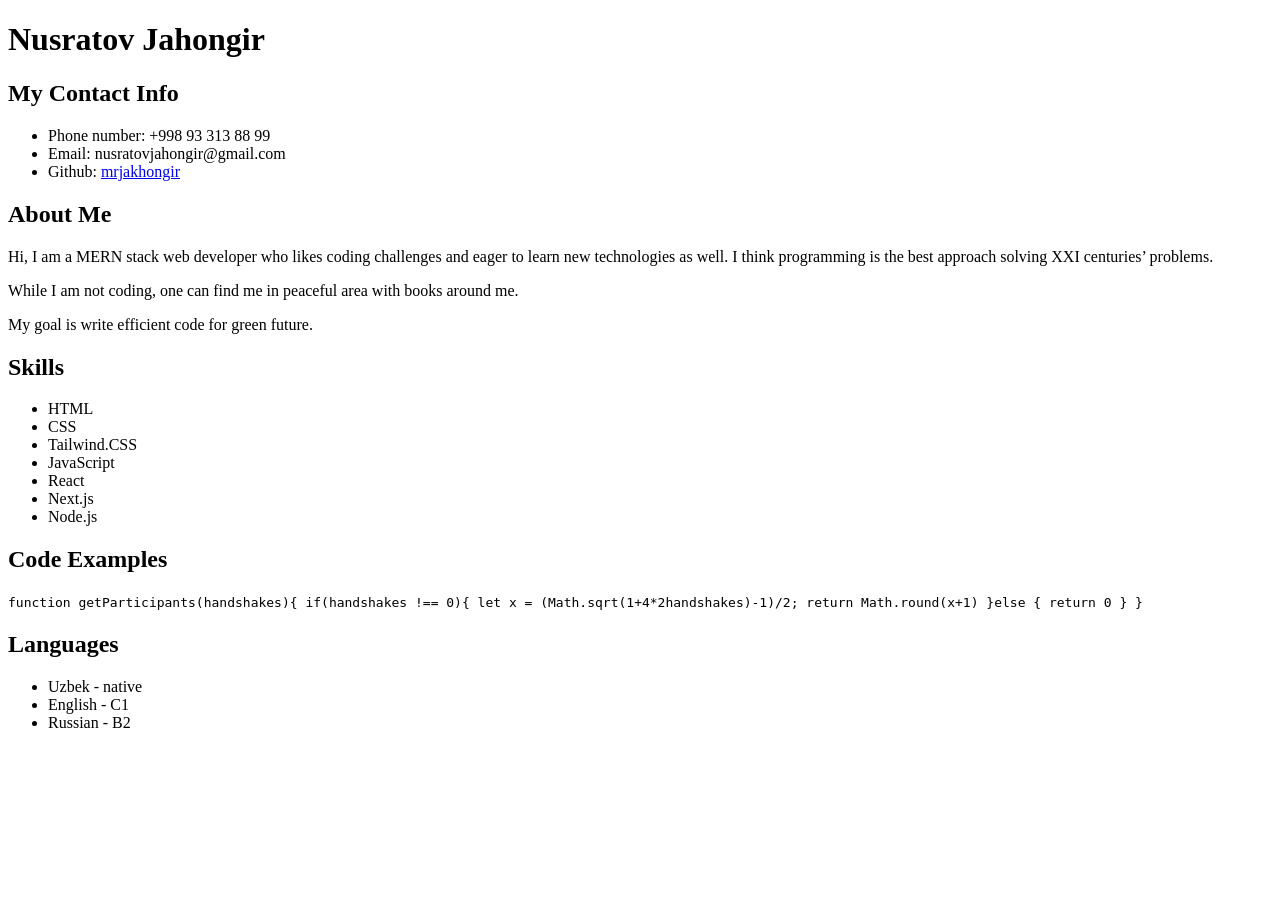
==== index.html @ 01109650 "fix: remove pre element." ====
<!DOCTYPE html>
<html lang="en">
<head>
	<meta charset="UTF-8">
	<meta name="viewport" content="width=device-width, initial-scale=1.0">
	<link rel="stylesheet" href="style.css">
	<title>Rsschool cv</title>
</head>
<body>
	<h1>Nusratov Jahongir</h1>
	<section>
		<h2>My Contact Info</h2>
		<ul>
			<li>Phone number: +998 93 313 88 99</li>
			<li>Email: nusratovjahongir@gmail.com</li>
			<li>Github: <a href="https://github.com/mrjakhongir">mrjakhongir</a></li>
		</ul>
	</section>
	<section>
		<h2>About Me</h2>
		<p>Hi, I am a MERN stack web developer who likes coding challenges and eager to learn new technologies as well. I think programming is the best approach solving XXI centuries’ problems.</p>
		<p>While I am not coding, one can find me in peaceful area with books around me.</p>
		<p>My goal is write efficient code for green future.</p>
	</section>
	<section>
		<h2>Skills</h2>
		<ul>
			<li>HTML</li>
			<li>CSS</li>
			<li>Tailwind.CSS</li>
			<li>JavaScript</li>
			<li>React</li>
			<li>Next.js</li>
			<li>Node.js</li>
		</ul>
	</section>
	<section>
		<h2>Code Examples</h2>
		<code>
	
		function getParticipants(handshakes){
		 if(handshakes !== 0){
		  let x = (Math.sqrt(1+4*2handshakes)-1)/2;
		  return Math.round(x+1)
		 }else {
		  return 0
		 }
		}
	
		</code>
	</section>
	<section>
		<h2>Languages</h2>
		<ul>
			<li>Uzbek - native</li>
			<li>English - C1</li>
			<li>Russian - B2</li>
		</ul>
	</section>
</body>
</html>
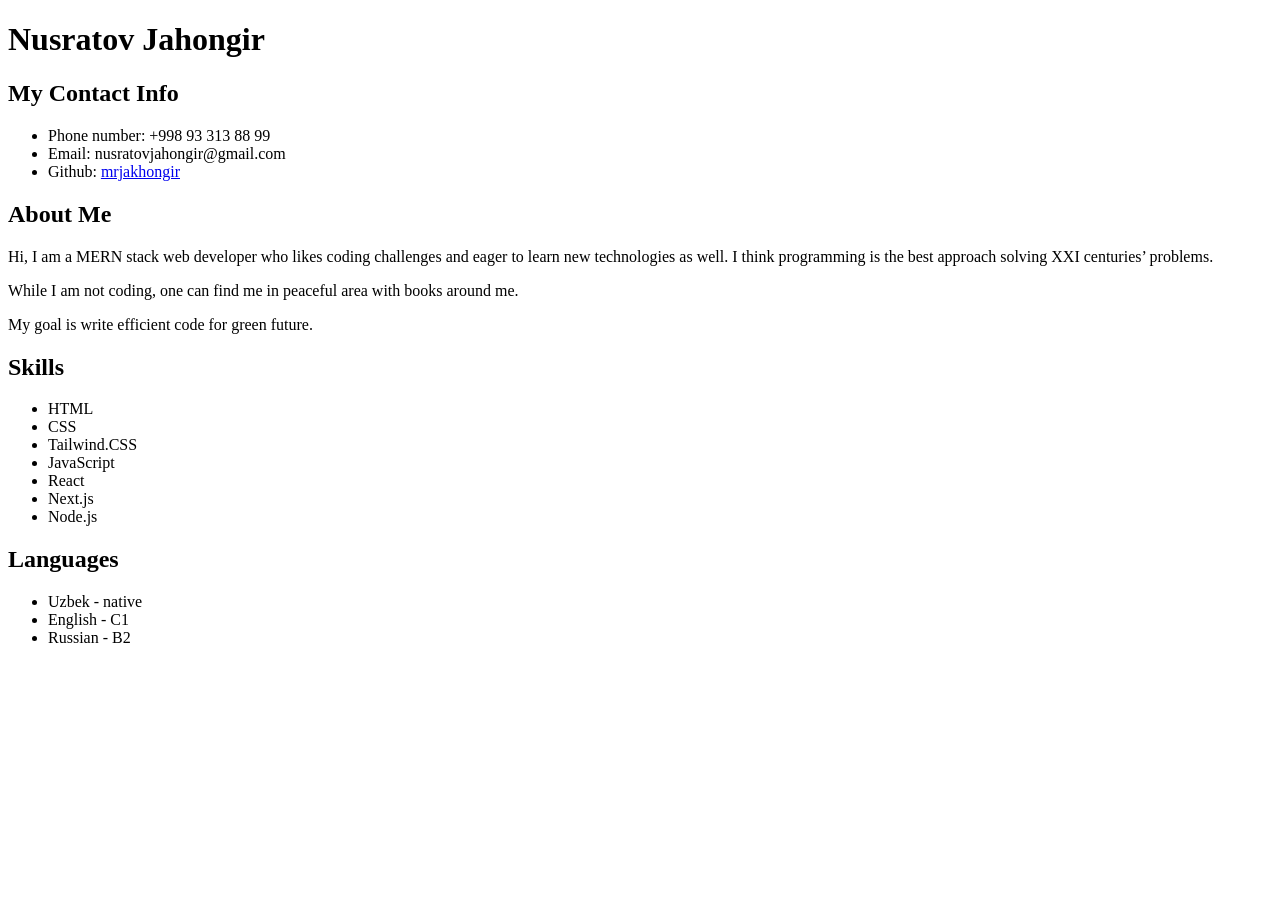
==== commit abbb4e07: "refactor: remove code examples section" ====
--- a/index.html
+++ b/index.html
@@ -35,21 +35,6 @@
 		</ul>
 	</section>
 	<section>
-		<h2>Code Examples</h2>
-		<code>
-	
-		function getParticipants(handshakes){
-		 if(handshakes !== 0){
-		  let x = (Math.sqrt(1+4*2handshakes)-1)/2;
-		  return Math.round(x+1)
-		 }else {
-		  return 0
-		 }
-		}
-	
-		</code>
-	</section>
-	<section>
 		<h2>Languages</h2>
 		<ul>
 			<li>Uzbek - native</li>
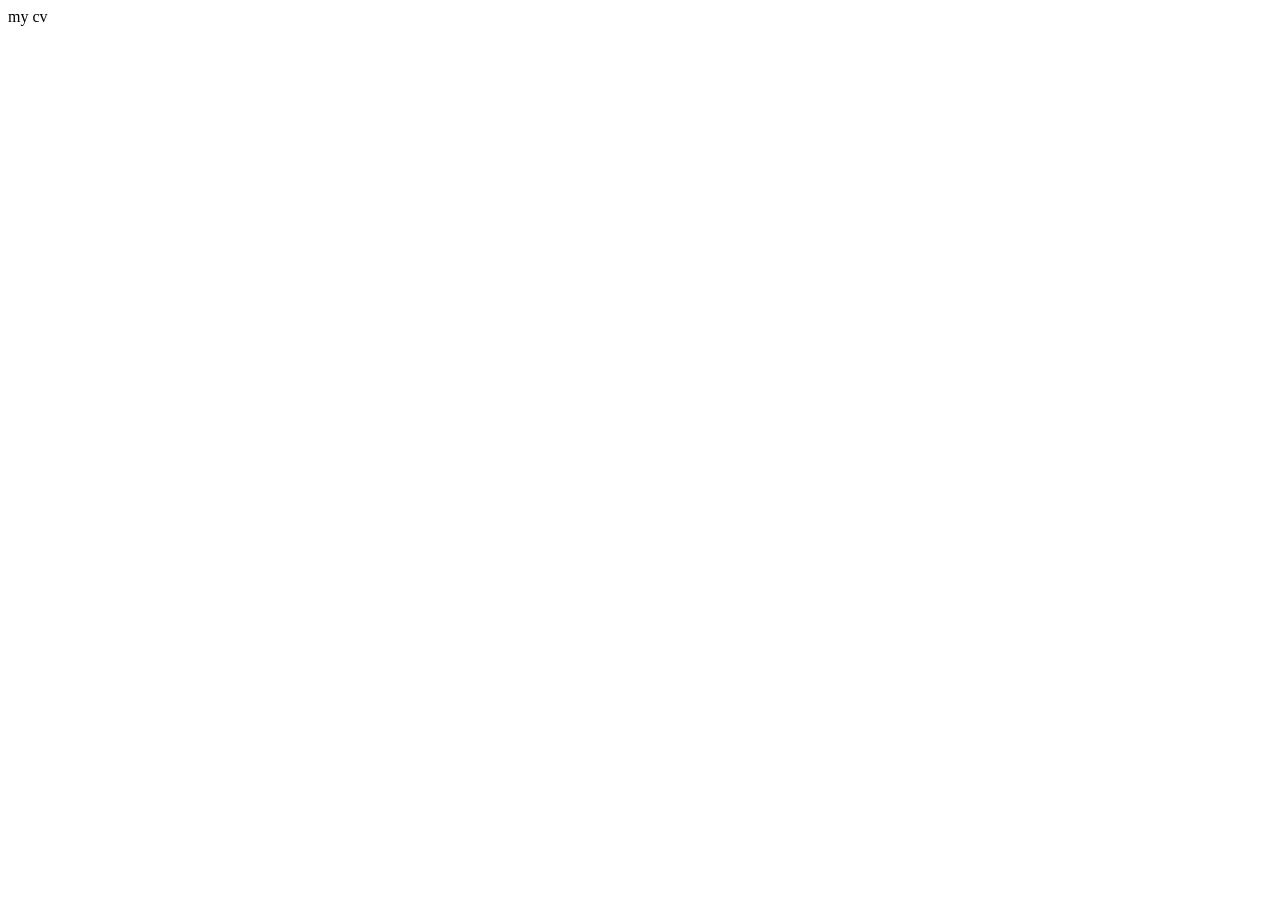
==== commit 2f443e9a: "init: create empty files" ====
--- a/index.html
+++ b/index.html
@@ -1,46 +1,12 @@
 <!DOCTYPE html>
 <html lang="en">
-<head>
-	<meta charset="UTF-8">
-	<meta name="viewport" content="width=device-width, initial-scale=1.0">
-	<link rel="stylesheet" href="style.css">
-	<title>Rsschool cv</title>
-</head>
-<body>
-	<h1>Nusratov Jahongir</h1>
-	<section>
-		<h2>My Contact Info</h2>
-		<ul>
-			<li>Phone number: +998 93 313 88 99</li>
-			<li>Email: nusratovjahongir@gmail.com</li>
-			<li>Github: <a href="https://github.com/mrjakhongir">mrjakhongir</a></li>
-		</ul>
-	</section>
-	<section>
-		<h2>About Me</h2>
-		<p>Hi, I am a MERN stack web developer who likes coding challenges and eager to learn new technologies as well. I think programming is the best approach solving XXI centuries’ problems.</p>
-		<p>While I am not coding, one can find me in peaceful area with books around me.</p>
-		<p>My goal is write efficient code for green future.</p>
-	</section>
-	<section>
-		<h2>Skills</h2>
-		<ul>
-			<li>HTML</li>
-			<li>CSS</li>
-			<li>Tailwind.CSS</li>
-			<li>JavaScript</li>
-			<li>React</li>
-			<li>Next.js</li>
-			<li>Node.js</li>
-		</ul>
-	</section>
-	<section>
-		<h2>Languages</h2>
-		<ul>
-			<li>Uzbek - native</li>
-			<li>English - C1</li>
-			<li>Russian - B2</li>
-		</ul>
-	</section>
-</body>
+  <head>
+    <meta charset="UTF-8" />
+    <meta name="viewport" content="width=device-width, initial-scale=1.0" />
+    <link rel="stylesheet" href="style.css" />
+    <title>RSSchool CV</title>
+  </head>
+  <body>
+    my cv
+  </body>
 </html>
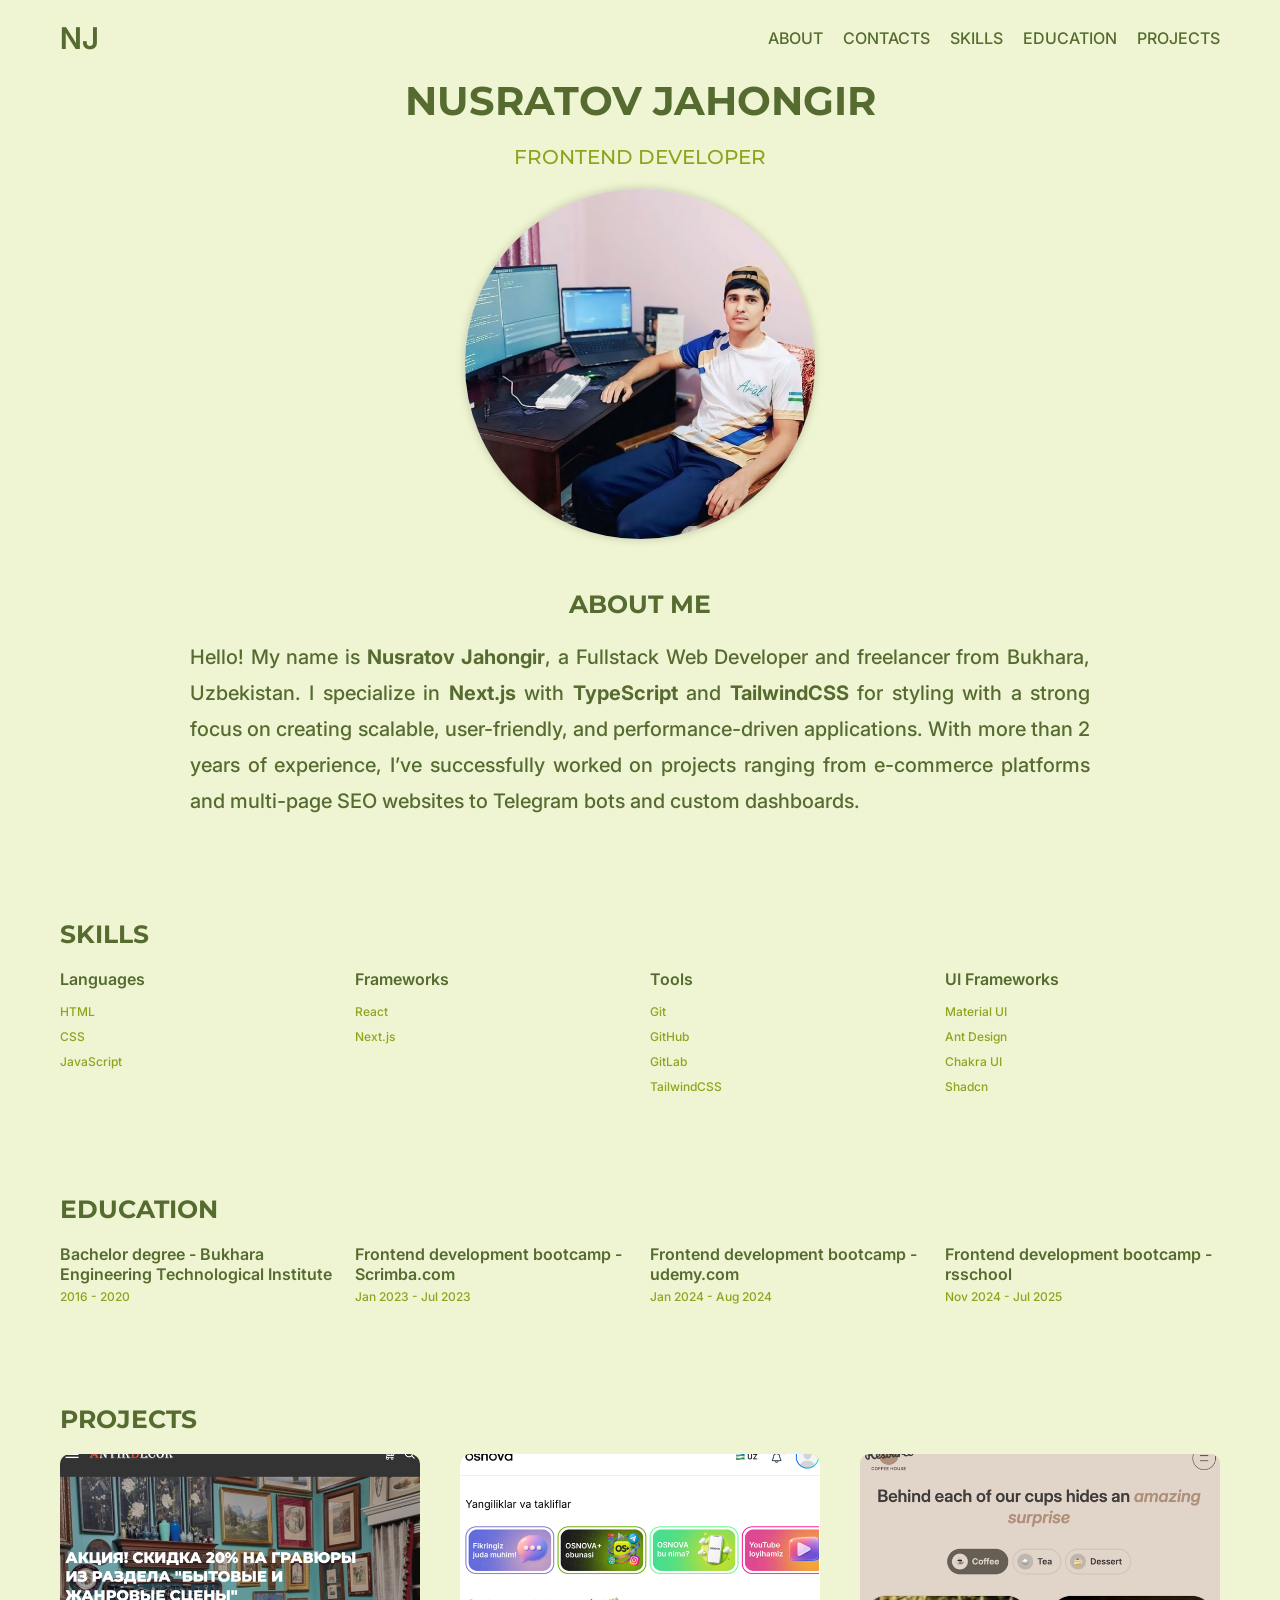
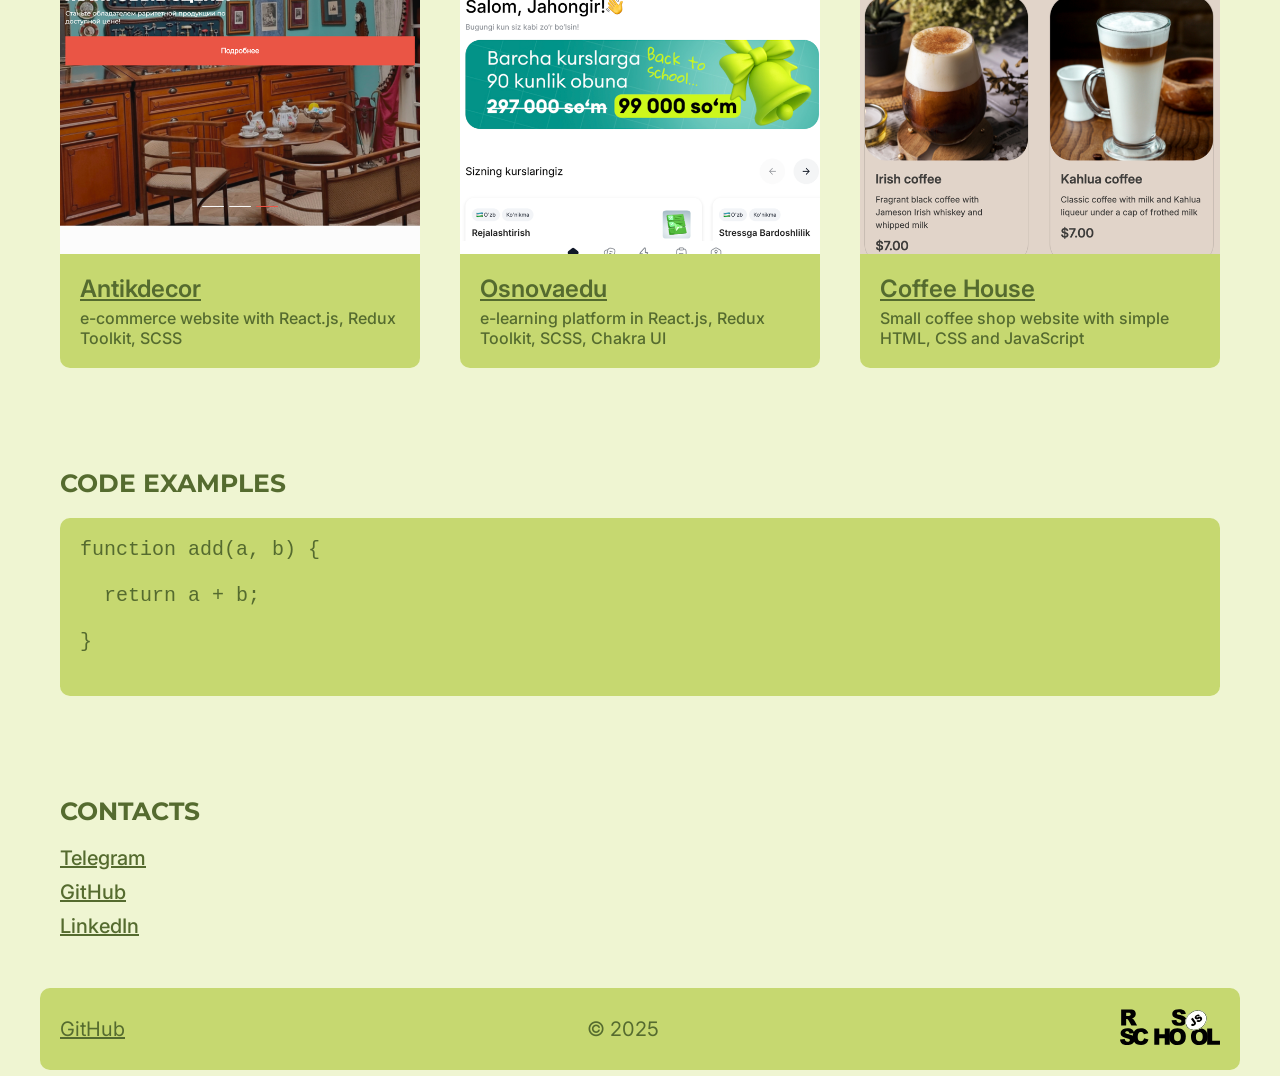
==== commit dbe78e6f: "feat: footer section" ====
--- a/index.html
+++ b/index.html
@@ -4,9 +4,225 @@
     <meta charset="UTF-8" />
     <meta name="viewport" content="width=device-width, initial-scale=1.0" />
     <link rel="stylesheet" href="style.css" />
+    <link rel="preconnect" href="https://fonts.googleapis.com" />
+    <link rel="preconnect" href="https://fonts.gstatic.com" crossorigin />
+    <link
+      href="https://fonts.googleapis.com/css2?family=Inter:ital,opsz,wght@0,14..32,100..900;1,14..32,100..900&family=Lato:ital,wght@0,100;0,300;0,400;0,700;0,900;1,100;1,300;1,400;1,700;1,900&family=Merriweather:ital,wght@0,300;0,400;0,700;0,900;1,300;1,400;1,700;1,900&family=Montserrat:ital,wght@0,100..900;1,100..900&family=Poppins:ital,wght@0,100;0,200;0,300;0,400;0,500;0,600;0,700;0,800;0,900;1,100;1,200;1,300;1,400;1,500;1,600;1,700;1,800;1,900&family=Prata&family=Roboto:ital,wght@0,100..900;1,100..900&display=swap"
+      rel="stylesheet"
+    />
     <title>RSSchool CV</title>
   </head>
   <body>
-    my cv
+    <header class="container" id="header">
+      <div class="logo">NJ</div>
+      <nav class="menu">
+        <ul class="menu-list">
+          <li><a href="#about">about</a></li>
+          <li><a href="#contacts">contacts</a></li>
+          <li><a href="#skills">skills</a></li>
+          <li><a href="#education">education</a></li>
+          <li><a href="#projects">projects</a></li>
+        </ul>
+      </nav>
+    </header>
+    <main>
+      <section class="container" id="hero">
+        <h1 class="hero-title">Nusratov Jahongir</h1>
+        <h2 class="hero-subtitle">Frontend Developer</h2>
+        <img
+          src="me.jpg"
+          alt="me on the chair, in front of computer desk"
+          width="300"
+          height="300"
+          class="hero-image"
+        />
+      </section>
+
+      <section id="about" class="container">
+        <h2 class="section-title about-title">About me</h2>
+        <p class="section-text about-text">
+          Hello! My name is
+          <strong>Nusratov Jahongir</strong>, a Fullstack Web Developer and
+          freelancer from Bukhara, Uzbekistan. I specialize in
+          <strong>Next.js</strong> with <strong>TypeScript</strong> and
+          <strong> TailwindCSS</strong> for styling with a strong focus on
+          creating scalable, user-friendly, and performance-driven applications.
+          With more than 2 years of experience, I’ve successfully worked on
+          projects ranging from e-commerce platforms and multi-page SEO websites
+          to Telegram bots and custom dashboards.
+        </p>
+      </section>
+
+      <section id="skills" class="container">
+        <h2 class="section-title">Skills</h2>
+        <div class="skills-wrapper">
+          <section>
+            <h3>Languages</h3>
+            <ul>
+              <li>HTML</li>
+              <li>CSS</li>
+              <li>JavaScript</li>
+            </ul>
+          </section>
+
+          <section>
+            <h3>Frameworks</h3>
+            <ul>
+              <li>React</li>
+              <li>Next.js</li>
+            </ul>
+          </section>
+
+          <section>
+            <h3>Tools</h3>
+            <ul>
+              <li>Git</li>
+              <li>GitHub</li>
+              <li>GitLab</li>
+              <li>TailwindCSS</li>
+            </ul>
+          </section>
+
+          <section>
+            <h3>UI Frameworks</h3>
+            <ul>
+              <li>Material UI</li>
+              <li>Ant Design</li>
+              <li>Chakra UI</li>
+              <li>Shadcn</li>
+            </ul>
+          </section>
+        </div>
+      </section>
+
+      <section id="education" class="container">
+        <h2 class="section-title">Education</h2>
+        <div class="education-wrapper">
+          <section>
+            <h3>
+              Bachelor degree - Bukhara Engineering Technological Institute
+            </h3>
+            <p>2016 - 2020</p>
+          </section>
+
+          <section>
+            <h3>Frontend development bootcamp - Scrimba.com</h3>
+            <p>Jan 2023 - Jul 2023</p>
+          </section>
+
+          <section>
+            <h3>Frontend development bootcamp - udemy.com</h3>
+            <p>Jan 2024 - Aug 2024</p>
+          </section>
+
+          <section>
+            <h3>Frontend development bootcamp - rsschool</h3>
+            <p>Nov 2024 - Jul 2025</p>
+          </section>
+        </div>
+      </section>
+
+      <section id="projects" class="container">
+        <h2 class="section-title">Projects</h2>
+        <div class="projects-wrapper">
+          <section class="project">
+            <div class="project-image-wrapper">
+              <img
+                src="antikdecor-1.png"
+                alt="antikdecor"
+                width="300"
+                height="300"
+                class="project-image"
+              />
+            </div>
+            <div class="project-info">
+              <h3 class="project-title">
+                <a href="https://antikdecor.ru/" target="_blank">Antikdecor</a>
+              </h3>
+              <p class="project-text">
+                e-commerce website with React.js, Redux Toolkit, SCSS
+              </p>
+            </div>
+          </section>
+
+          <section class="project">
+            <div class="project-image-wrapper">
+              <img
+                src="osnova-1.png"
+                alt="antikdecor"
+                width="300"
+                height="400"
+                class="project-image"
+              />
+            </div>
+            <div class="project-info">
+              <h3 class="project-title">
+                <a href="https://my.osnovaedu.uz/" target="_blank">Osnovaedu</a>
+              </h3>
+              <p class="project-text">
+                e-learning platform in React.js, Redux Toolkit, SCSS, Chakra UI
+              </p>
+            </div>
+          </section>
+
+          <section class="project">
+            <div class="project-image-wrapper">
+              <img
+                src="coffee-1.png"
+                alt="antikdecor"
+                width="300"
+                height="400"
+                class="project-image"
+              />
+            </div>
+            <div class="project-info">
+              <h3 class="project-title">
+                <a
+                  href="https://coffee-house-rsschool.netlify.app/"
+                  target="_blank"
+                  >Coffee House</a
+                >
+              </h3>
+              <p class="project-text">
+                Small coffee shop website with simple HTML, CSS and JavaScript
+              </p>
+            </div>
+          </section>
+        </div>
+      </section>
+
+      <section id="code-examples" class="container">
+        <h2 class="section-title">Code Examples</h2>
+        <code class="code-block">
+          <pre>
+function add(a, b) {
+
+  return a + b;
+
+}
+          </pre>
+        </code>
+      </section>
+
+      <section id="contacts" class="container">
+        <h2 class="section-title">Contacts</h2>
+        <ul class="contacts-list">
+          <li><a href="https://t.me/mr_jakhongir">Telegram</a></li>
+          <li><a href="https://github.com/mrjakhongir">GitHub</a></li>
+          <li>
+            <a href="https://www.linkedin.com/in/nusratov-jahongir/"
+              >LinkedIn</a
+            >
+          </li>
+        </ul>
+      </section>
+    </main>
+    <footer class="container" id="footer">
+      <a href="https://github.com/mrjakhongir">GitHub</a>
+      <p>&copy; 2025</p>
+      <a href="https://rs.school/courses/short-track" target="_blank">
+        <img src="rs-school-logo.svg" alt="rsschool logo" width="100" />
+      </a>
+    </footer>
   </body>
 </html>
--- a/style.css
+++ b/style.css
@@ -0,0 +1,307 @@
+* {
+  margin: 0;
+  padding: 0;
+  box-sizing: border-box;
+}
+
+html {
+  font-size: 10px;
+  scroll-behavior: smooth;
+}
+
+body {
+  background: var(--bg-color);
+  font-family: var(--font-secondary);
+}
+
+li {
+  list-style: none;
+}
+
+a {
+  text-decoration: none;
+  color: inherit;
+  cursor: pointer;
+}
+
+h1,
+h2 {
+  font-family: var(--font-primary);
+  font-weight: 700;
+  color: var(--primary-color);
+  text-transform: uppercase;
+}
+
+.container {
+  max-width: 1200px;
+  margin: 0 auto;
+  padding: 0 15px;
+}
+
+.section-title {
+  font-size: 2.5rem;
+  text-transform: uppercase;
+  color: var(--primary-color);
+  font-weight: 700;
+  margin-bottom: 2rem;
+}
+
+.section-text {
+  font-size: 1.6rem;
+  line-height: 150%;
+  color: var(--primary-color);
+  font-weight: 500;
+}
+
+:root {
+  --font-primary: "Montserrat", sans-serif;
+  --font-secondary: "Inter", sans-serif;
+  --primary-color: #556b2f;
+  --secondary-color: #8fa31e;
+  --bg-color: #eff5d2;
+  --bg-dark: #c6d870;
+}
+
+/* HEADER */
+
+#header {
+  display: flex;
+  align-items: center;
+  justify-content: space-between;
+  padding: 2rem;
+}
+
+.logo {
+  font-size: 3rem;
+  font-weight: 600;
+  color: var(--primary-color);
+}
+
+.menu-list {
+  display: flex;
+  gap: 2rem;
+  font-size: 1.6rem;
+}
+
+.menu-list li a {
+  color: var(--primary-color);
+  transition: color 0.2s ease;
+  text-transform: uppercase;
+  font-weight: 500;
+}
+
+.menu-list li a:hover {
+  text-decoration: underline;
+  color: var(--secondary-color);
+}
+
+/* HERO */
+
+#hero {
+  display: flex;
+  flex-direction: column;
+  align-items: center;
+  justify-content: center;
+  gap: 2rem;
+  padding: 5rem 2remrem;
+}
+
+.hero-title {
+  font-size: 4rem;
+  text-align: center;
+  text-transform: uppercase;
+  color: var(--primary-color);
+  font-weight: 700;
+}
+
+.hero-subtitle {
+  font-size: 2rem;
+  text-align: center;
+  text-transform: uppercase;
+  color: var(--secondary-color);
+  font-weight: 500;
+}
+
+.hero-image {
+  width: 350px;
+  height: 350px;
+  object-fit: cover;
+  border-radius: 50%;
+  box-shadow: 0 0 10px rgba(0, 0, 0, 0.2);
+}
+
+/* ABOUT */
+
+#about {
+  color: var(--primary-color);
+  font-weight: 500;
+  padding: 5rem 2rem;
+}
+
+.about-title {
+  text-align: center;
+}
+
+.about-text {
+  font-size: 2rem;
+  text-align: justify;
+  max-width: 900px;
+  margin: 0 auto;
+  line-height: 180%;
+}
+
+/* SKILLS */
+
+#skills {
+  padding: 5rem 2rem;
+}
+
+.skills-wrapper {
+  display: grid;
+  grid-template-columns: repeat(auto-fit, minmax(200px, 1fr));
+  gap: 2rem;
+}
+
+.skills-wrapper section {
+  display: flex;
+  flex-direction: column;
+  gap: 1.5rem;
+}
+
+.skills-wrapper h3 {
+  font-size: 1.6rem;
+  color: var(--primary-color);
+  font-weight: 600;
+}
+
+.skills-wrapper ul {
+  display: flex;
+  flex-direction: column;
+  gap: 1rem;
+  font-size: 1.2rem;
+  color: var(--secondary-color);
+  font-weight: 500;
+}
+
+/* EDUCATION */
+
+#education {
+  padding: 5rem 2rem;
+}
+
+.education-wrapper {
+  display: grid;
+  grid-template-columns: repeat(auto-fit, minmax(200px, 1fr));
+  gap: 2rem;
+}
+
+.education-wrapper > section h3 {
+  font-size: 1.6rem;
+  color: var(--primary-color);
+  font-weight: 600;
+  margin-bottom: 0.5rem;
+}
+
+.education-wrapper > section p {
+  font-size: 1.2rem;
+  color: var(--secondary-color);
+  font-weight: 500;
+}
+
+/* PROJECTS */
+
+#projects {
+  padding: 5rem 2rem;
+}
+
+.projects-wrapper {
+  display: grid;
+  grid-template-columns: repeat(auto-fit, minmax(300px, 1fr));
+  gap: 4rem;
+}
+
+.project {
+  display: flex;
+  flex-direction: column;
+  background: var(--bg-dark);
+  overflow: hidden;
+  border-radius: 10px;
+}
+
+.project-image-wrapper {
+  height: 400px;
+}
+
+.project-image {
+  width: 100%;
+  height: 100%;
+  object-fit: cover;
+}
+
+.project-info {
+  padding: 2rem;
+  color: var(--primary-color);
+}
+
+.project-title {
+  font-size: 2.4rem;
+  font-weight: 600;
+  margin-bottom: 0.5rem;
+  text-decoration: underline;
+}
+
+.project-text {
+  font-size: 1.6rem;
+  font-weight: 500;
+}
+
+/* CODE EXAMPLES */
+
+#code-examples {
+  padding: 5rem 2rem;
+}
+
+.code-block pre {
+  background: var(--bg-dark);
+  padding: 2rem;
+  border-radius: 10px;
+  font-size: 2rem;
+  font-weight: 500;
+  color: var(--primary-color);
+}
+
+/* CONTACT */
+
+#contacts {
+  padding: 5rem 2rem;
+}
+
+.contacts-list {
+  display: flex;
+  flex-direction: column;
+  gap: 1rem;
+  font-size: 2rem;
+  font-weight: 500;
+  color: var(--primary-color);
+}
+
+.contacts-list a {
+  text-decoration: underline;
+}
+
+/* FOOTER */
+
+#footer {
+  display: flex;
+  justify-content: space-between;
+  align-items: center;
+  padding: 2rem;
+  font-size: 2rem;
+  background: var(--bg-dark);
+  color: var(--primary-color);
+  border-radius: 1rem;
+}
+
+#footer a {
+  text-decoration: underline;
+}
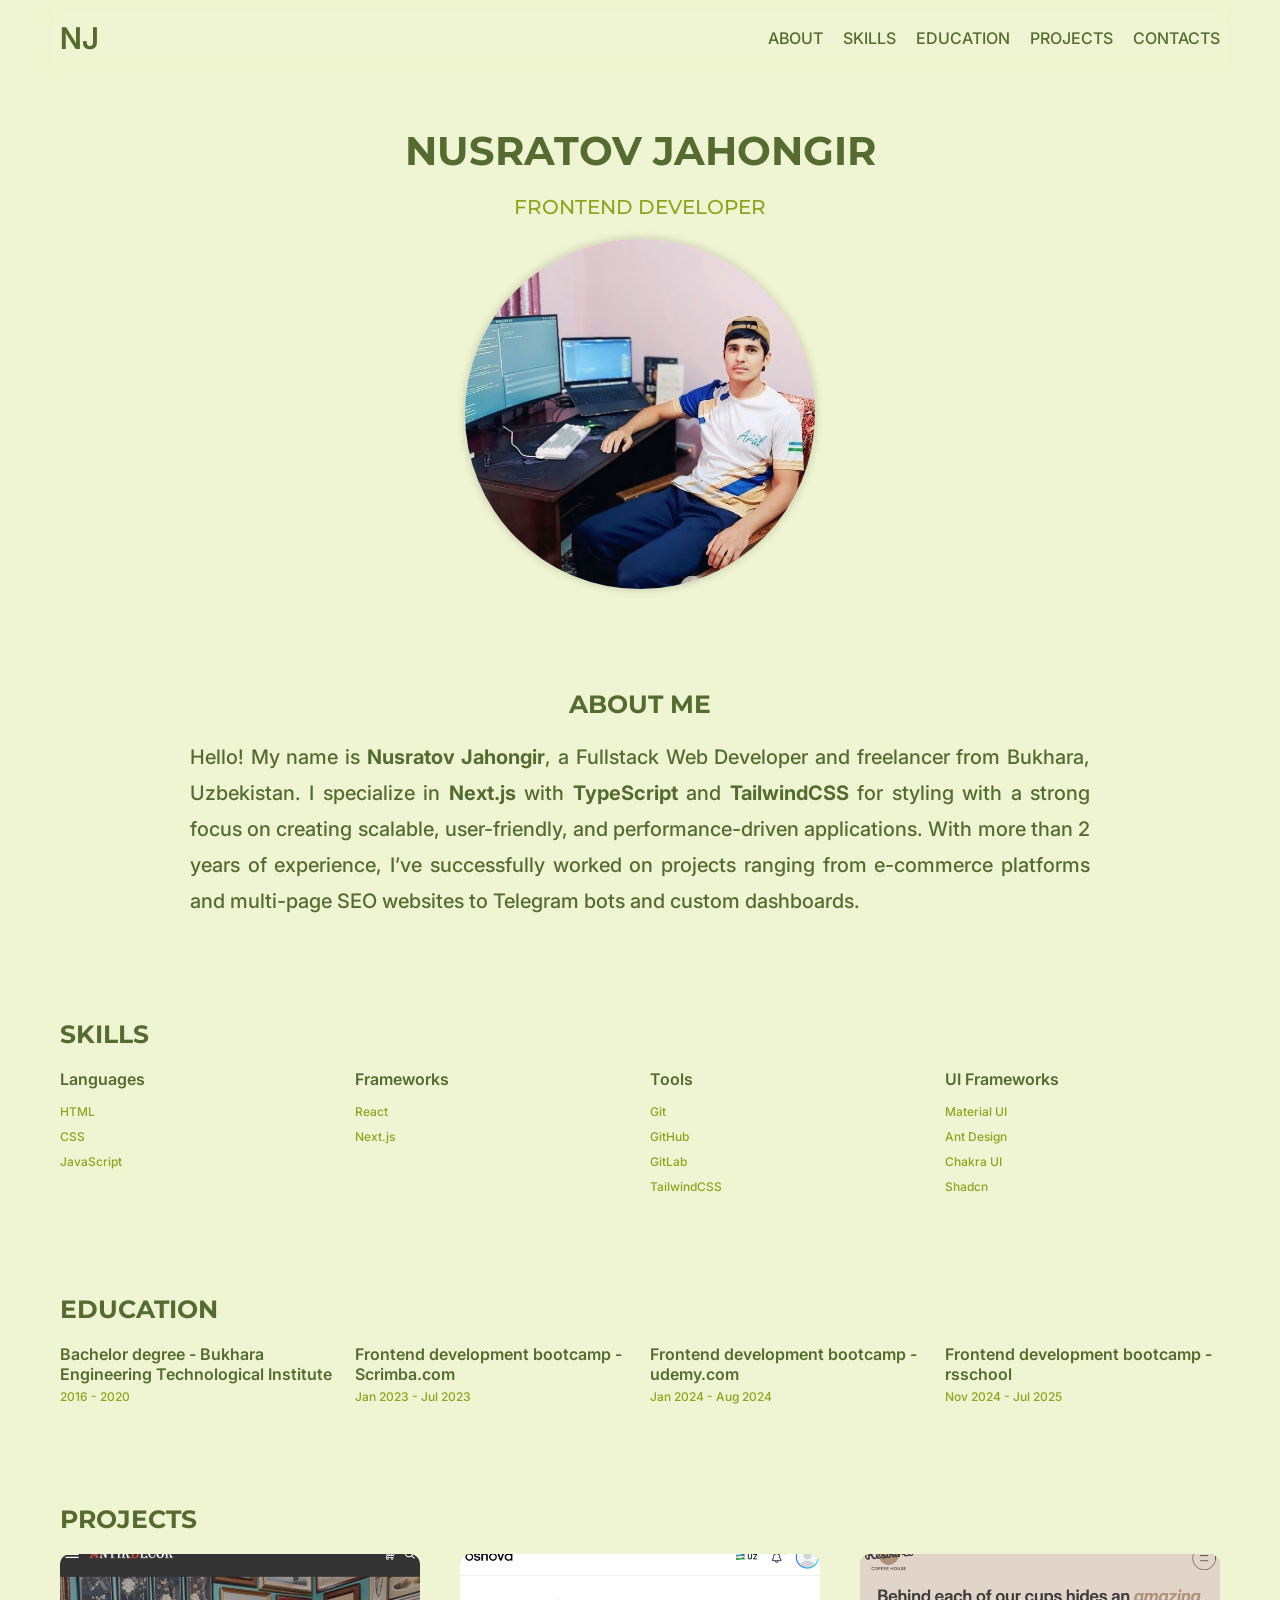
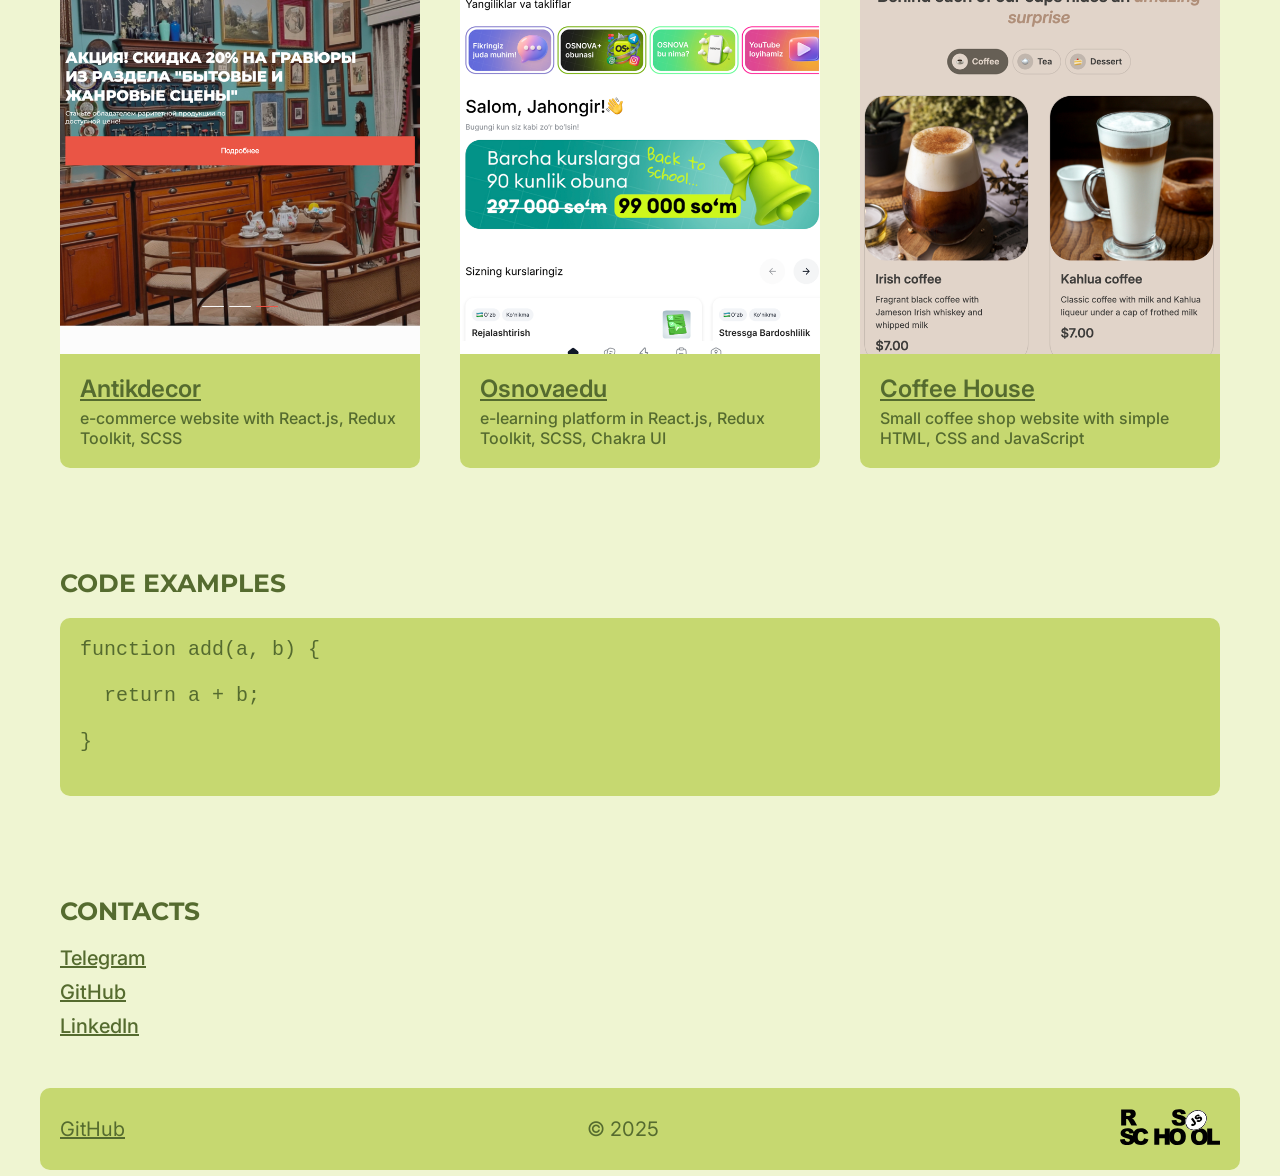
==== commit 6008af10: "refactor: sticky header" ====
--- a/index.html
+++ b/index.html
@@ -18,10 +18,10 @@
       <nav class="menu">
         <ul class="menu-list">
           <li><a href="#about">about</a></li>
-          <li><a href="#contacts">contacts</a></li>
           <li><a href="#skills">skills</a></li>
           <li><a href="#education">education</a></li>
           <li><a href="#projects">projects</a></li>
+          <li><a href="#contacts">contacts</a></li>
         </ul>
       </nav>
     </header>
--- a/style.css
+++ b/style.css
@@ -69,6 +69,13 @@
   align-items: center;
   justify-content: space-between;
   padding: 2rem;
+  position: sticky;
+  top: 0;
+  left: 0;
+  right: 0;
+  background: transparent;
+  z-index: 100;
+  backdrop-filter: blur(10px);
 }
 
 .logo {
@@ -103,7 +110,7 @@
   align-items: center;
   justify-content: center;
   gap: 2rem;
-  padding: 5rem 2remrem;
+  padding: 5rem 2rem;
 }
 
 .hero-title {
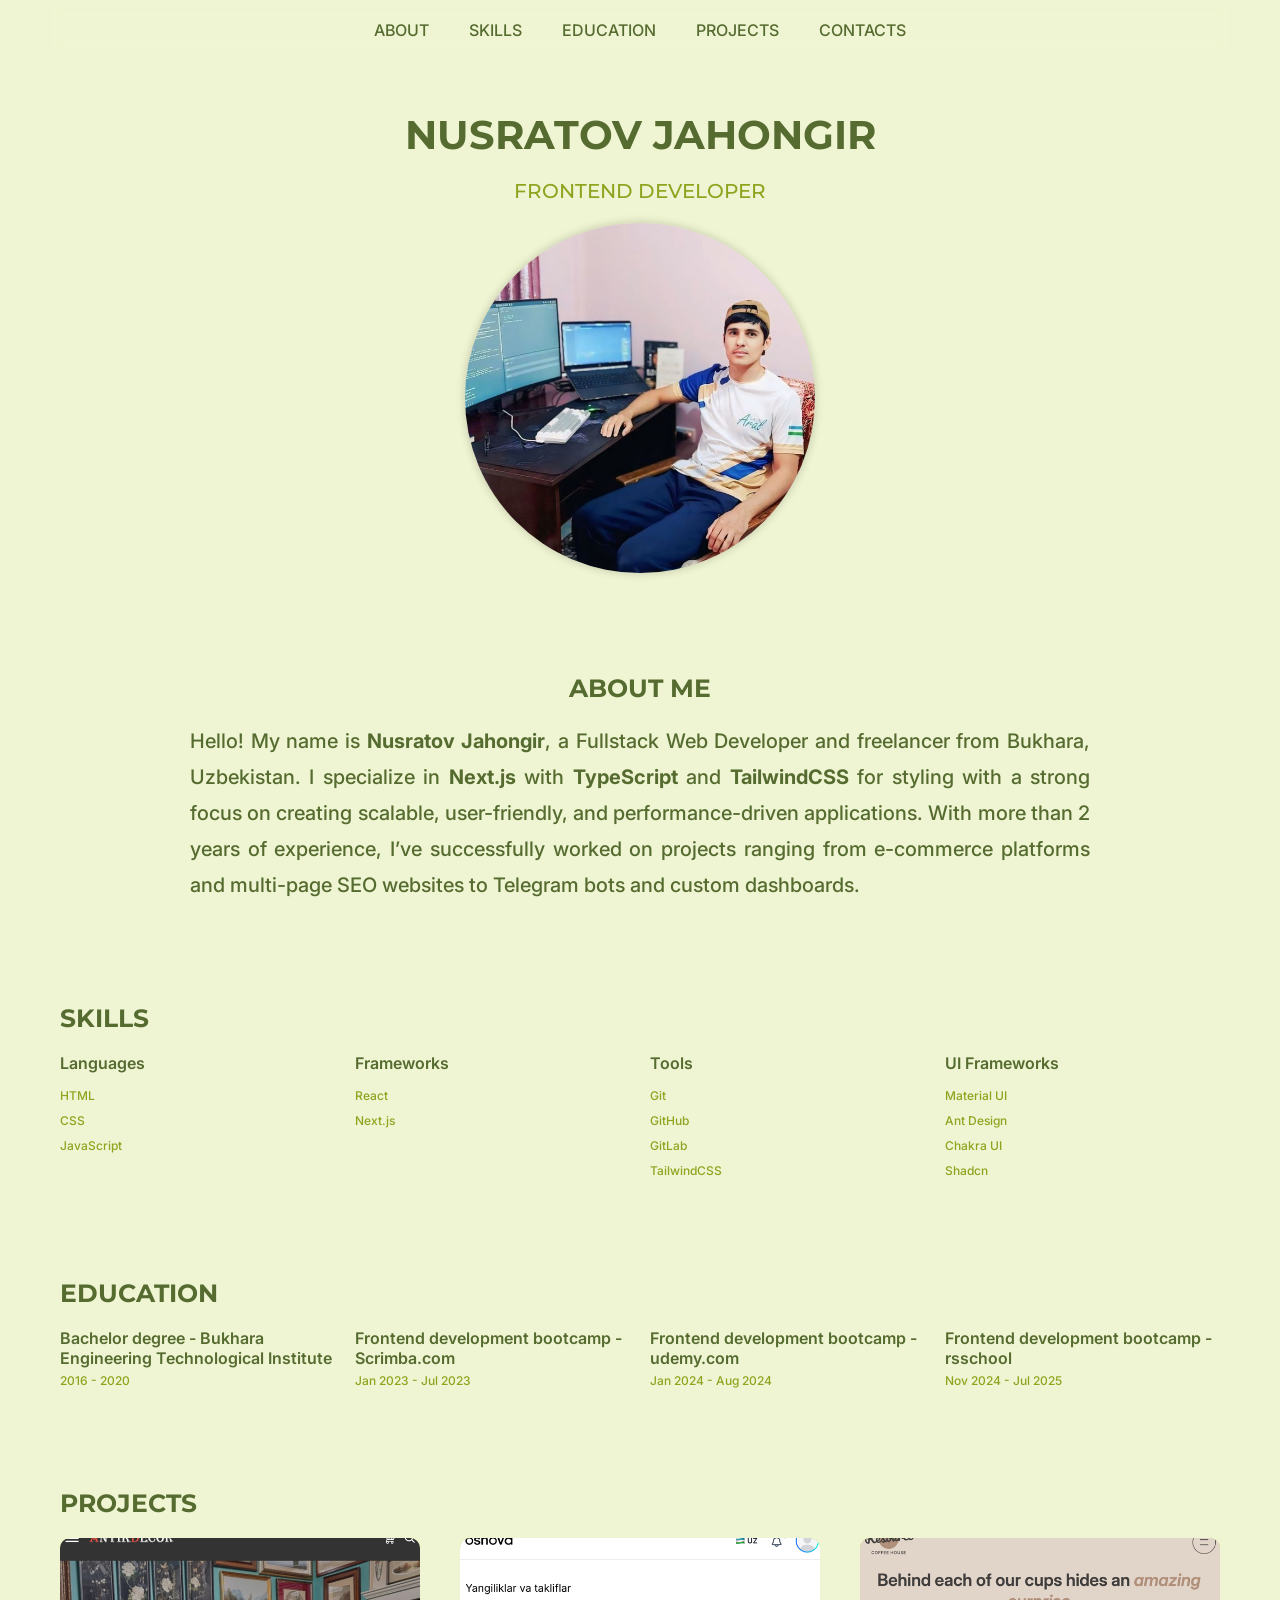
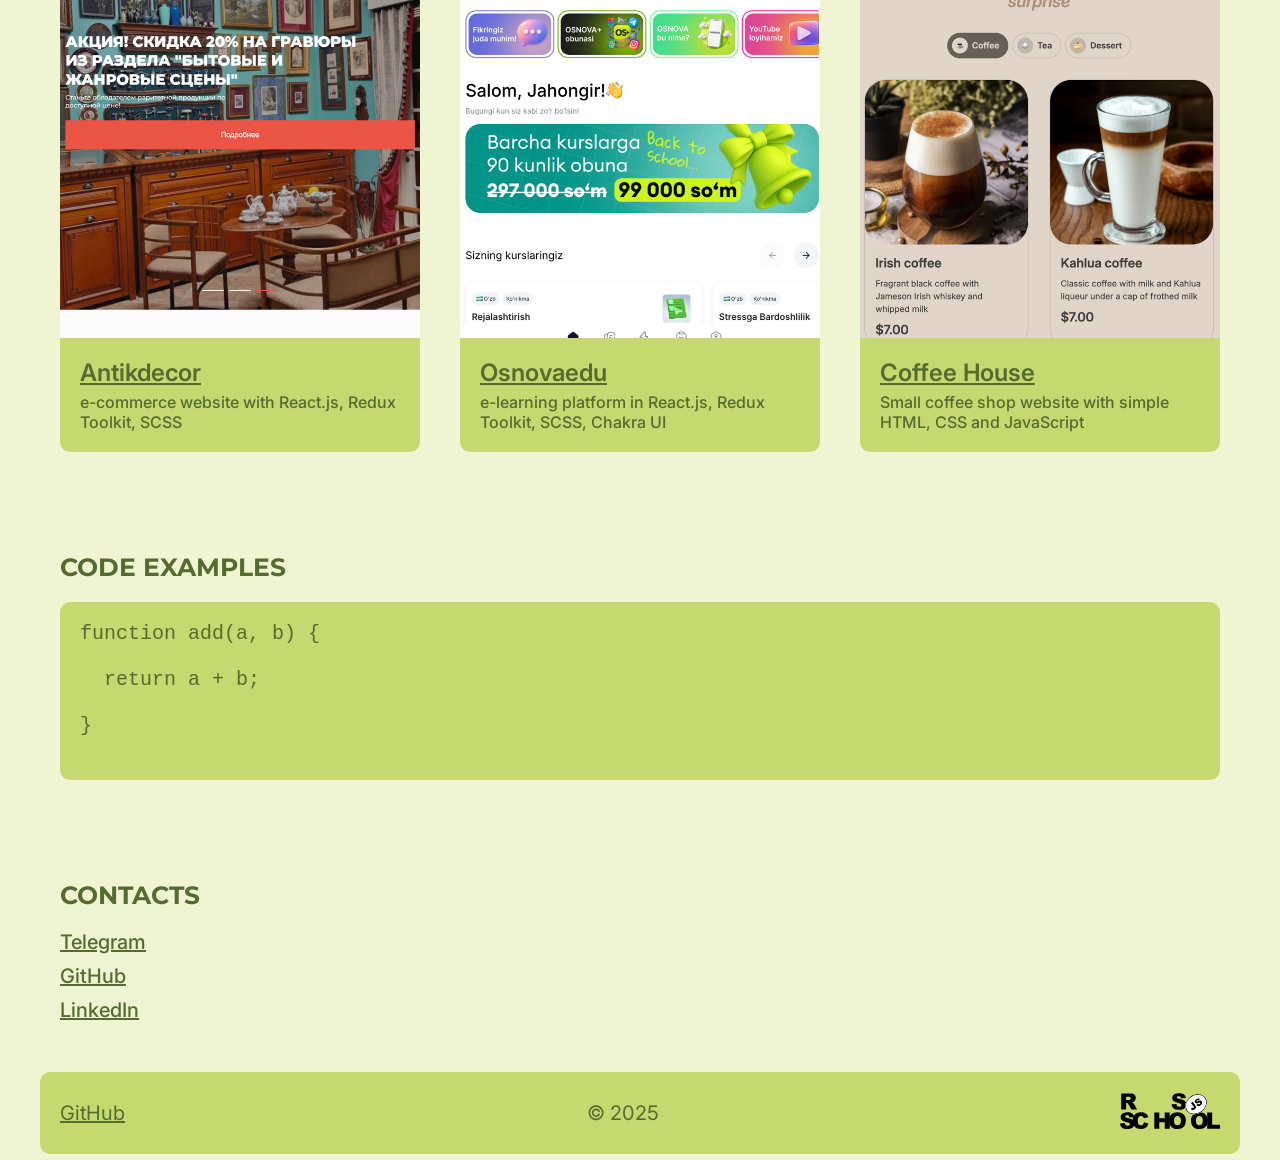
==== commit bfa0921b: "refactor: responsive layout" ====
--- a/index.html
+++ b/index.html
@@ -14,7 +14,6 @@
   </head>
   <body>
     <header class="container" id="header">
-      <div class="logo">NJ</div>
       <nav class="menu">
         <ul class="menu-list">
           <li><a href="#about">about</a></li>
--- a/style.css
+++ b/style.css
@@ -67,7 +67,7 @@
 #header {
   display: flex;
   align-items: center;
-  justify-content: space-between;
+  justify-content: center;
   padding: 2rem;
   position: sticky;
   top: 0;
@@ -86,7 +86,7 @@
 
 .menu-list {
   display: flex;
-  gap: 2rem;
+  gap: 4rem;
   font-size: 1.6rem;
 }
 
@@ -100,6 +100,13 @@
 .menu-list li a:hover {
   text-decoration: underline;
   color: var(--secondary-color);
+}
+
+@media (max-width: 600px) {
+  .menu-list {
+    gap: 1rem;
+    font-size: 1.2rem;
+  }
 }
 
 /* HERO */
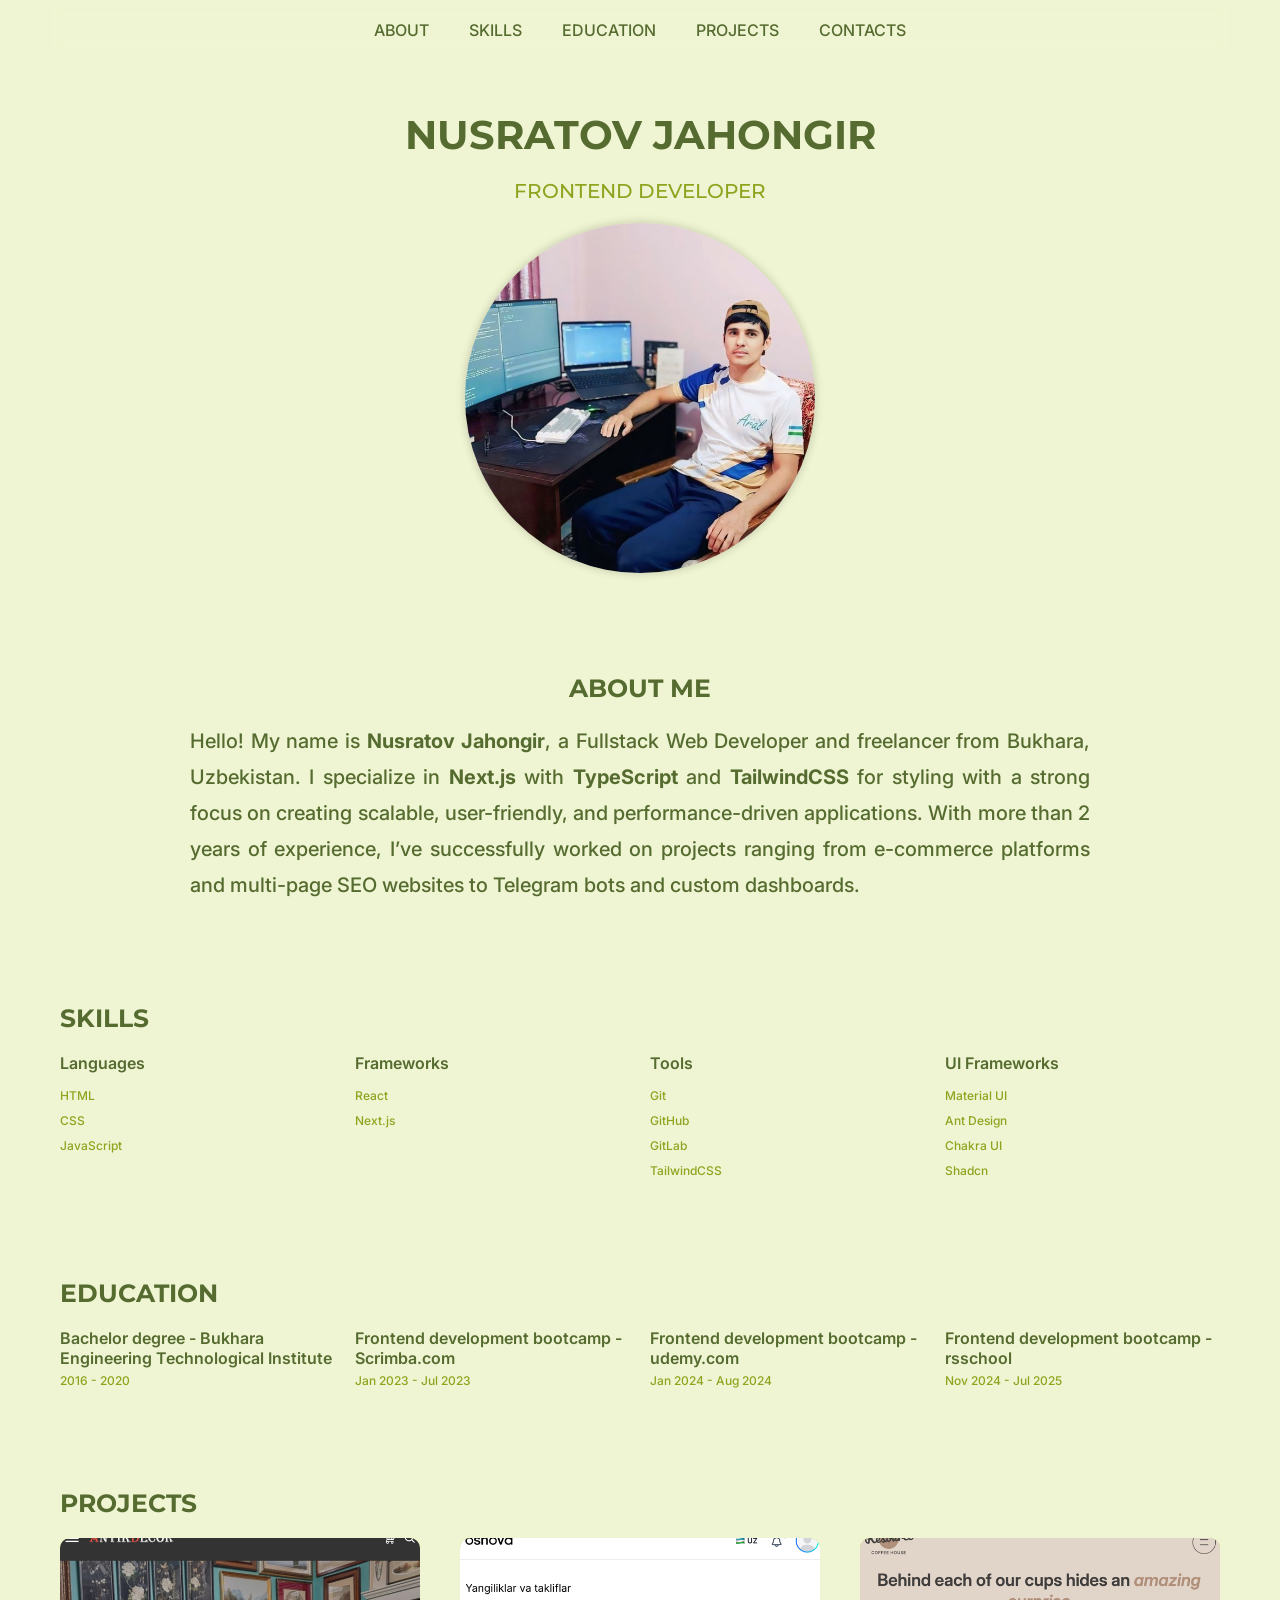
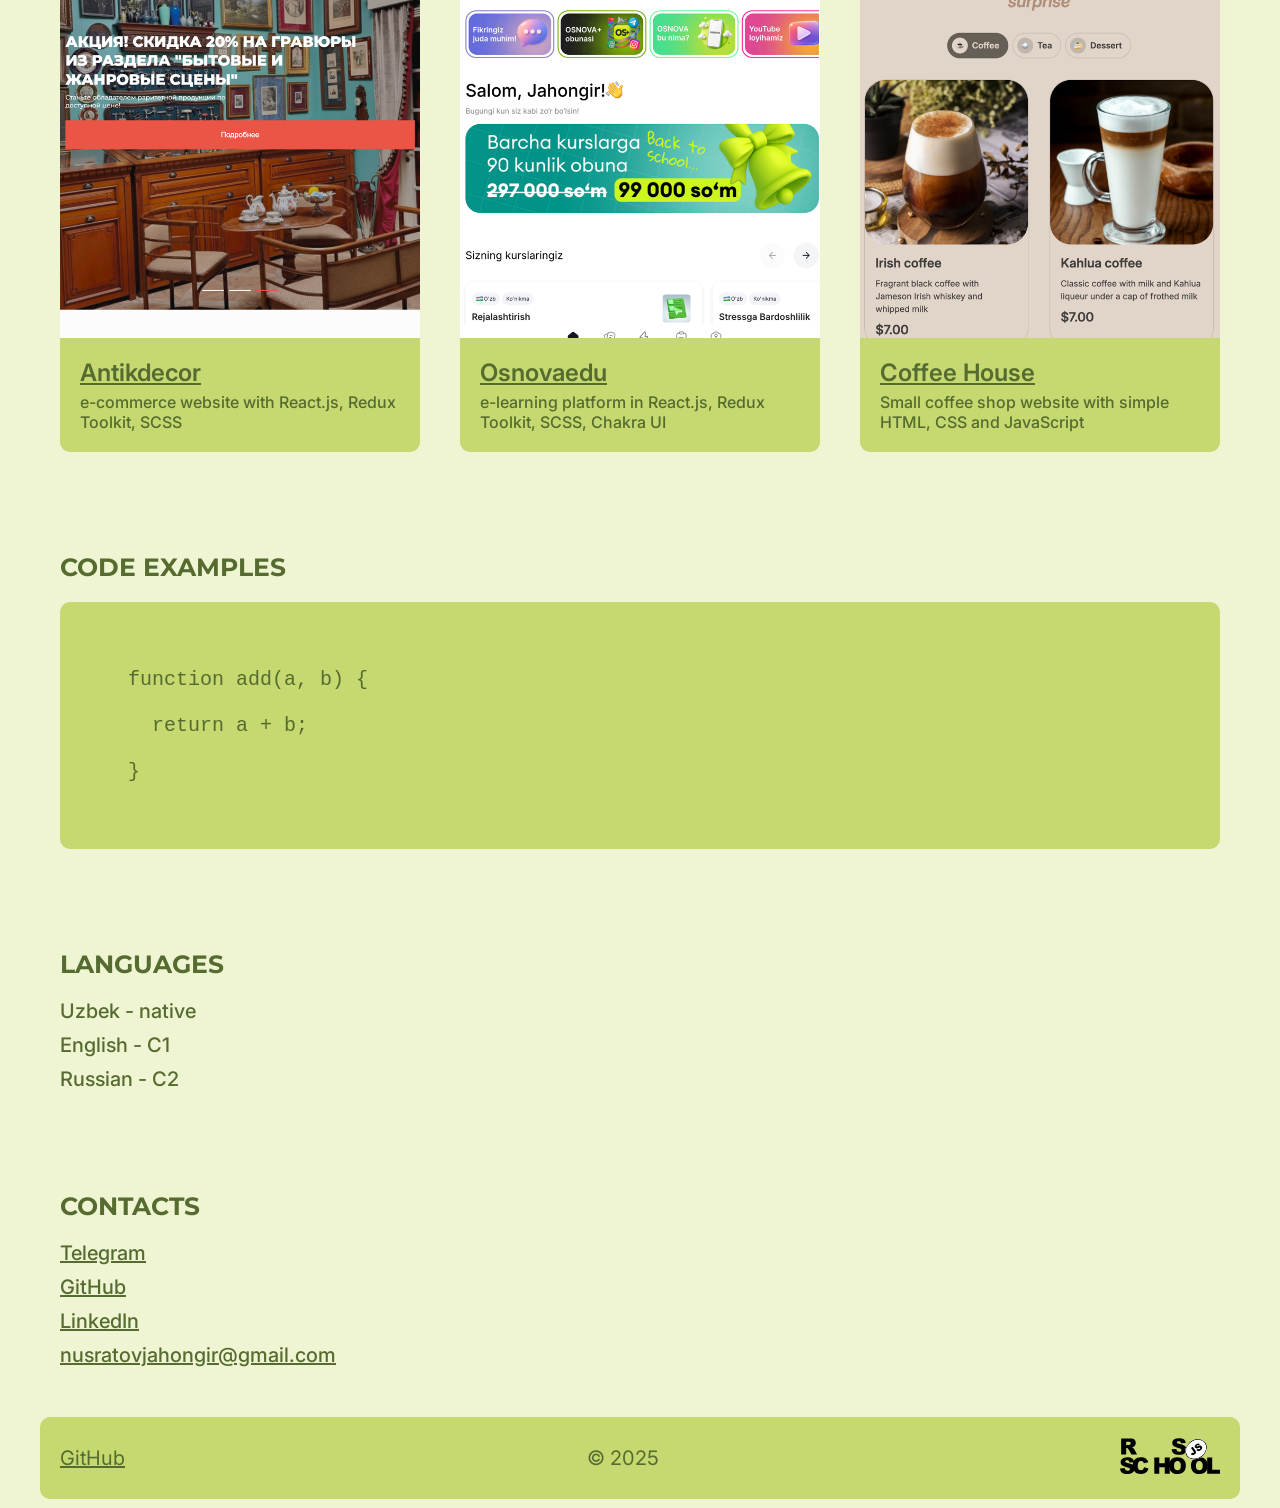
==== commit dea95963: "feat: add languages" ====
--- a/index.html
+++ b/index.html
@@ -192,15 +192,25 @@
 
       <section id="code-examples" class="container">
         <h2 class="section-title">Code Examples</h2>
-        <code class="code-block">
-          <pre>
-function add(a, b) {
-
-  return a + b;
-
-}
-          </pre>
-        </code>
+        <pre class="code-block">
+          <code>
+
+    function add(a, b) {
+      
+      return a + b;
+      
+    }
+          </code>
+        </pre>
+      </section>
+
+      <section id="languages" class="container">
+        <h2 class="section-title">Languages</h2>
+        <ol class="languages-list">
+          <li>Uzbek - native</li>
+          <li>English - C1</li>
+          <li>Russian - C2</li>
+        </ol>
       </section>
 
       <section id="contacts" class="container">
@@ -213,6 +223,11 @@
               >LinkedIn</a
             >
           </li>
+          <li>
+            <a href="mailto: nusratovjahongir@gmail"
+              >nusratovjahongir@gmail.com</a
+            >
+          </li>
         </ul>
       </section>
     </main>
--- a/style.css
+++ b/style.css
@@ -275,7 +275,7 @@
   padding: 5rem 2rem;
 }
 
-.code-block pre {
+.code-block {
   background: var(--bg-dark);
   padding: 2rem;
   border-radius: 10px;
@@ -284,6 +284,21 @@
   color: var(--primary-color);
 }
 
+/* LANGUAGE */
+
+#languages {
+  padding: 5rem 2rem;
+}
+
+.languages-list {
+  display: flex;
+  flex-direction: column;
+  gap: 1rem;
+  font-size: 2rem;
+  font-weight: 500;
+  color: var(--primary-color);
+}
+
 /* CONTACT */
 
 #contacts {
